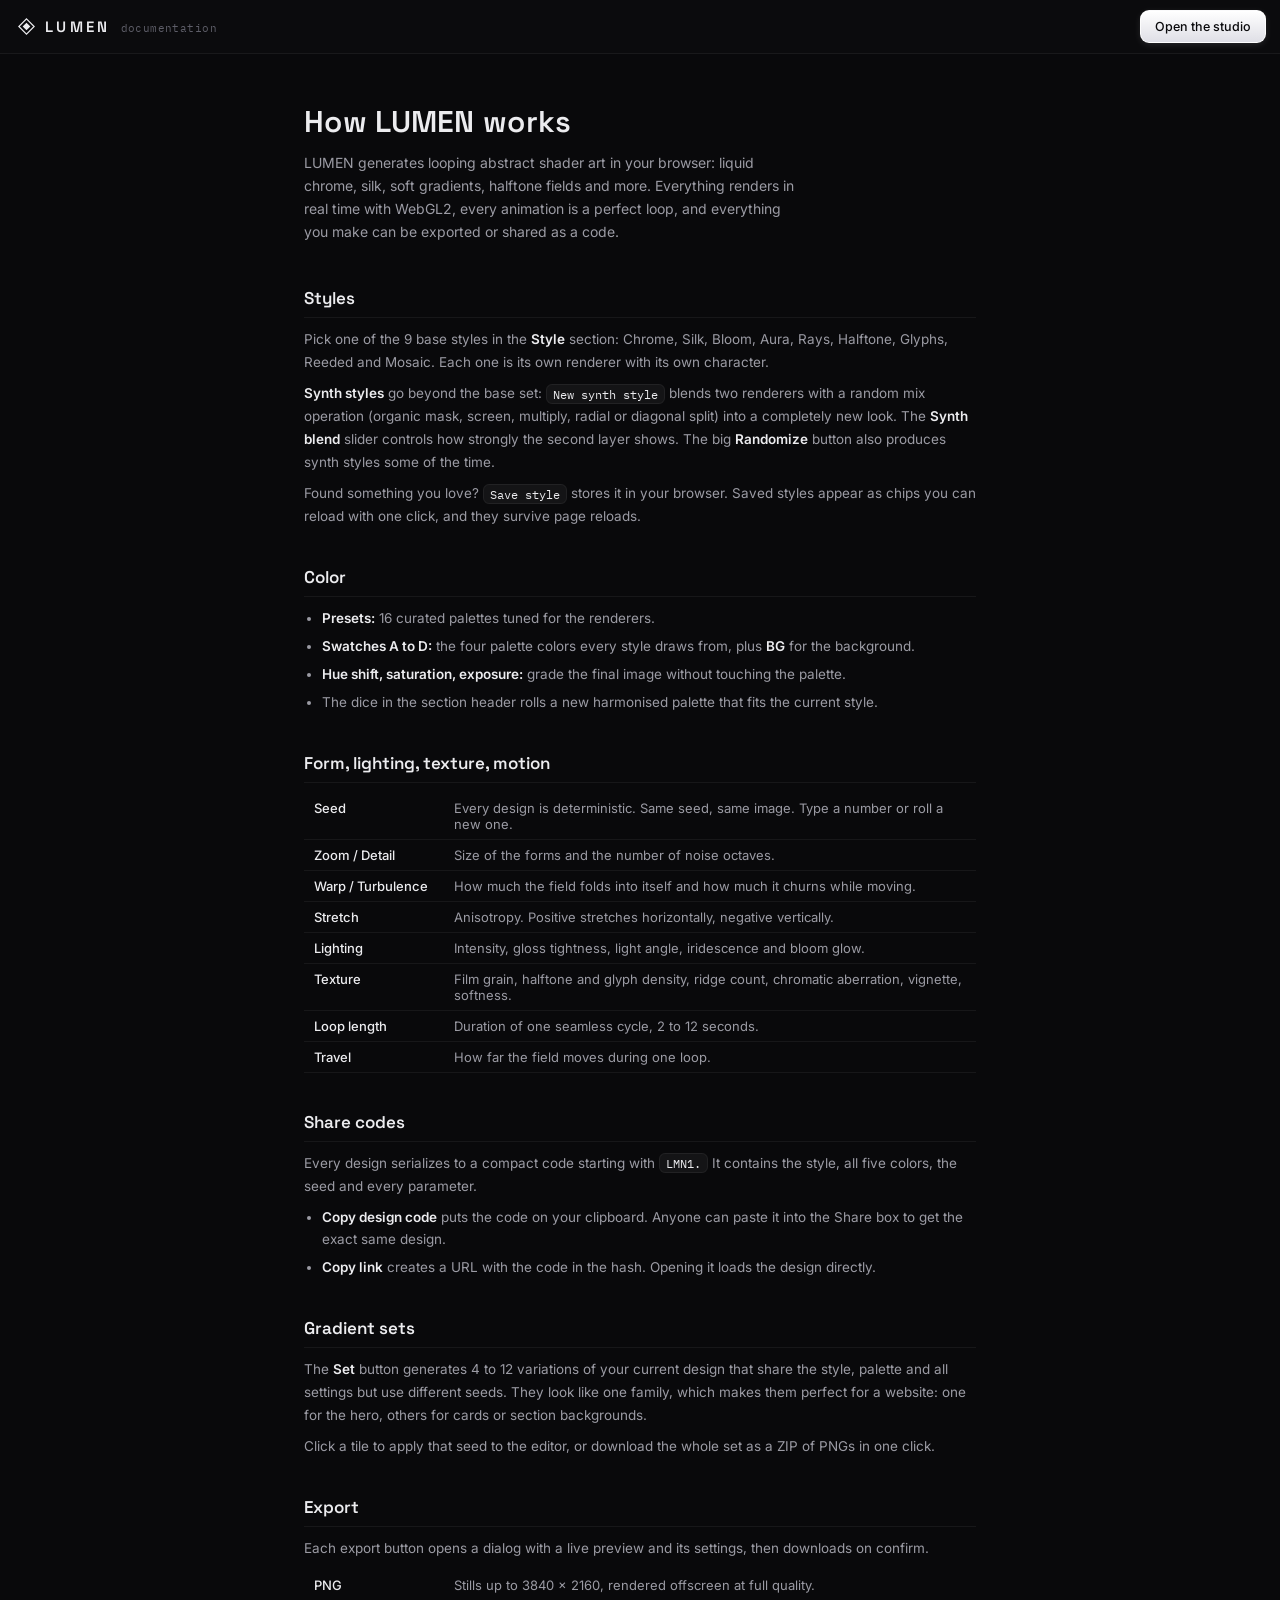
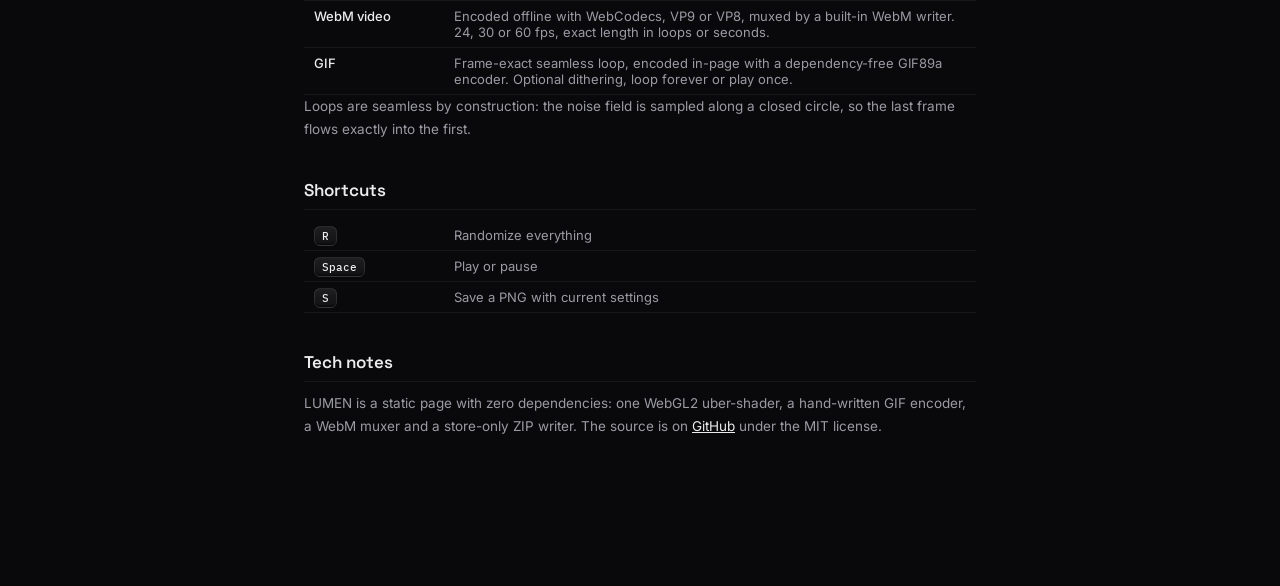
==== docs.html @ 6d8c96d1 "Major update: synth styles, gradient sets, export dialogs, glass UI, docs - Synth styles: blend any " ====
<!DOCTYPE html>
<html lang="en">
<head>
<meta charset="UTF-8" />
<meta name="viewport" content="width=device-width, initial-scale=1.0" />
<title>Docs, LUMEN generative shader studio</title>
<meta name="description" content="How to use LUMEN: styles, synth styles, color, motion, share codes, gradient sets and exporting PNG, video or GIF." />
<link rel="icon" type="image/png" sizes="64x64" href="assets/favicon.png" />
<link rel="preconnect" href="https://fonts.googleapis.com" />
<link rel="preconnect" href="https://fonts.gstatic.com" crossorigin />
<link href="https://fonts.googleapis.com/css2?family=Inter:wght@400;500;600&family=Space+Grotesk:wght@500;600&family=IBM+Plex+Mono:wght@400;500&display=swap" rel="stylesheet" />
<link rel="stylesheet" href="styles.css" />
<style>
  body { overflow: auto; }
  .docs-wrap {
    max-width: 720px;
    margin: 0 auto;
    padding: 48px 24px 110px;
  }
  .docs-hero {
    margin-bottom: 44px;
  }
  .docs-hero h1 {
    font-family: var(--font-display);
    font-size: 30px;
    font-weight: 600;
    letter-spacing: 0.01em;
    margin-bottom: 10px;
  }
  .docs-hero p { color: var(--text-mid); font-size: 14px; line-height: 1.65; max-width: 56ch; }
  .docs-hero .btn { margin-top: 18px; }
  .docs-section { margin-bottom: 38px; }
  .docs-section h2 {
    font-family: var(--font-display);
    font-size: 17px;
    font-weight: 600;
    margin-bottom: 10px;
    padding-bottom: 8px;
    border-bottom: 1px solid var(--line-soft);
  }
  .docs-section p, .docs-section li {
    font-size: 13.5px;
    line-height: 1.7;
    color: var(--text-mid);
  }
  .docs-section p + p { margin-top: 8px; }
  .docs-section ul { padding-left: 18px; margin-top: 8px; display: flex; flex-direction: column; gap: 5px; }
  .docs-section strong { color: var(--text); font-weight: 600; }
  .docs-section code {
    font-family: var(--font-mono);
    font-size: 11.5px;
    background: var(--bg-raised);
    border: 1px solid var(--line-soft);
    padding: 1.5px 6px;
    border-radius: 6px;
    color: var(--text);
  }
  .kbd {
    font-family: var(--font-mono);
    font-size: 11px;
    background: linear-gradient(180deg, rgba(255,255,255,0.09), rgba(255,255,255,0.03));
    border: 1px solid var(--line);
    box-shadow: inset 0 -1.5px 0 rgba(0,0,0,0.4);
    padding: 2px 7px;
    border-radius: 6px;
    color: var(--text);
  }
  .docs-table { width: 100%; border-collapse: collapse; margin-top: 10px; }
  .docs-table td {
    padding: 7px 10px;
    border-bottom: 1px solid var(--line-soft);
    font-size: 13px;
    color: var(--text-mid);
    vertical-align: top;
  }
  .docs-table td:first-child { color: var(--text); font-weight: 500; white-space: nowrap; width: 140px; }
</style>
</head>
<body>

<header class="topbar">
  <div class="brand">
    <svg class="brand-mark" viewBox="0 0 20 20" aria-hidden="true">
      <path d="M10 1 L19 10 L10 19 L1 10 Z" fill="none" stroke="currentColor" stroke-width="1.4"/>
      <path d="M10 5.5 L14.5 10 L10 14.5 L5.5 10 Z" fill="currentColor"/>
    </svg>
    <span class="brand-name">LUMEN</span>
    <span class="brand-sub">documentation</span>
  </div>
  <div class="topbar-actions">
    <a class="btn btn-primary" href="index.html">Open the studio</a>
  </div>
</header>

<div class="docs-wrap">
  <div class="docs-hero">
    <h1>How LUMEN works</h1>
    <p>LUMEN generates looping abstract shader art in your browser: liquid chrome, silk, soft gradients, halftone fields and more. Everything renders in real time with WebGL2, every animation is a perfect loop, and everything you make can be exported or shared as a code.</p>
  </div>

  <div class="docs-section">
    <h2>Styles</h2>
    <p>Pick one of the 9 base styles in the <strong>Style</strong> section: Chrome, Silk, Bloom, Aura, Rays, Halftone, Glyphs, Reeded and Mosaic. Each one is its own renderer with its own character.</p>
    <p><strong>Synth styles</strong> go beyond the base set: <code>New synth style</code> blends two renderers with a random mix operation (organic mask, screen, multiply, radial or diagonal split) into a completely new look. The <strong>Synth blend</strong> slider controls how strongly the second layer shows. The big <strong>Randomize</strong> button also produces synth styles some of the time.</p>
    <p>Found something you love? <code>Save style</code> stores it in your browser. Saved styles appear as chips you can reload with one click, and they survive page reloads.</p>
  </div>

  <div class="docs-section">
    <h2>Color</h2>
    <ul>
      <li><strong>Presets:</strong> 16 curated palettes tuned for the renderers.</li>
      <li><strong>Swatches A to D:</strong> the four palette colors every style draws from, plus <strong>BG</strong> for the background.</li>
      <li><strong>Hue shift, saturation, exposure:</strong> grade the final image without touching the palette.</li>
      <li>The dice in the section header rolls a new harmonised palette that fits the current style.</li>
    </ul>
  </div>

  <div class="docs-section">
    <h2>Form, lighting, texture, motion</h2>
    <table class="docs-table">
      <tr><td>Seed</td><td>Every design is deterministic. Same seed, same image. Type a number or roll a new one.</td></tr>
      <tr><td>Zoom / Detail</td><td>Size of the forms and the number of noise octaves.</td></tr>
      <tr><td>Warp / Turbulence</td><td>How much the field folds into itself and how much it churns while moving.</td></tr>
      <tr><td>Stretch</td><td>Anisotropy. Positive stretches horizontally, negative vertically.</td></tr>
      <tr><td>Lighting</td><td>Intensity, gloss tightness, light angle, iridescence and bloom glow.</td></tr>
      <tr><td>Texture</td><td>Film grain, halftone and glyph density, ridge count, chromatic aberration, vignette, softness.</td></tr>
      <tr><td>Loop length</td><td>Duration of one seamless cycle, 2 to 12 seconds.</td></tr>
      <tr><td>Travel</td><td>How far the field moves during one loop.</td></tr>
    </table>
  </div>

  <div class="docs-section">
    <h2>Share codes</h2>
    <p>Every design serializes to a compact code starting with <code>LMN1.</code> It contains the style, all five colors, the seed and every parameter.</p>
    <ul>
      <li><strong>Copy design code</strong> puts the code on your clipboard. Anyone can paste it into the Share box to get the exact same design.</li>
      <li><strong>Copy link</strong> creates a URL with the code in the hash. Opening it loads the design directly.</li>
    </ul>
  </div>

  <div class="docs-section">
    <h2>Gradient sets</h2>
    <p>The <strong>Set</strong> button generates 4 to 12 variations of your current design that share the style, palette and all settings but use different seeds. They look like one family, which makes them perfect for a website: one for the hero, others for cards or section backgrounds.</p>
    <p>Click a tile to apply that seed to the editor, or download the whole set as a ZIP of PNGs in one click.</p>
  </div>

  <div class="docs-section">
    <h2>Export</h2>
    <p>Each export button opens a dialog with a live preview and its settings, then downloads on confirm.</p>
    <table class="docs-table">
      <tr><td>PNG</td><td>Stills up to 3840 x 2160, rendered offscreen at full quality.</td></tr>
      <tr><td>WebM video</td><td>Encoded offline with WebCodecs, VP9 or VP8, muxed by a built-in WebM writer. 24, 30 or 60 fps, exact length in loops or seconds.</td></tr>
      <tr><td>GIF</td><td>Frame-exact seamless loop, encoded in-page with a dependency-free GIF89a encoder. Optional dithering, loop forever or play once.</td></tr>
    </table>
    <p>Loops are seamless by construction: the noise field is sampled along a closed circle, so the last frame flows exactly into the first.</p>
  </div>

  <div class="docs-section">
    <h2>Shortcuts</h2>
    <table class="docs-table">
      <tr><td><span class="kbd">R</span></td><td>Randomize everything</td></tr>
      <tr><td><span class="kbd">Space</span></td><td>Play or pause</td></tr>
      <tr><td><span class="kbd">S</span></td><td>Save a PNG with current settings</td></tr>
    </table>
  </div>

  <div class="docs-section">
    <h2>Tech notes</h2>
    <p>LUMEN is a static page with zero dependencies: one WebGL2 uber-shader, a hand-written GIF encoder, a WebM muxer and a store-only ZIP writer. The source is on <a href="https://github.com/Leonxlnx/lumenshaders" style="color: var(--text);">GitHub</a> under the MIT license.</p>
  </div>
</div>

</body>
</html>
---- styles.css ----
/* ============================================================
   LUMEN — generative shader studio
   dark precision-instrument UI
   ============================================================ */

:root {
  --bg: #09090b;
  --bg-stage: #0c0c0f;
  --bg-rail: rgba(17, 17, 21, 0.82);
  --bg-raised: rgba(255, 255, 255, 0.045);
  --bg-hover: rgba(255, 255, 255, 0.09);
  --line: rgba(255, 255, 255, 0.10);
  --line-soft: rgba(255, 255, 255, 0.06);
  --glass-hi: rgba(255, 255, 255, 0.14);
  --text: #ececef;
  --text-mid: #9b9ba4;
  --text-dim: #5e5e68;
  --focus: #d7d7de;
  --radius-s: 9px;
  --radius-m: 13px;
  --radius-l: 18px;
  --font-ui: "Inter", -apple-system, "Segoe UI", sans-serif;
  --font-display: "Space Grotesk", var(--font-ui);
  --font-mono: "IBM Plex Mono", ui-monospace, "Cascadia Mono", monospace;
  --topbar-h: 54px;
  --rail-w: 312px;
}

* { box-sizing: border-box; margin: 0; padding: 0; }

html, body { height: 100%; }

body {
  background: var(--bg);
  color: var(--text);
  font-family: var(--font-ui);
  font-size: 13px;
  overflow: hidden;
  -webkit-font-smoothing: antialiased;
}

.mono { font-family: var(--font-mono); }
.dim { color: var(--text-dim); }

button { font: inherit; color: inherit; cursor: pointer; background: none; border: none; }

/* ---------- top bar ---------- */

.topbar {
  height: var(--topbar-h);
  display: flex;
  align-items: center;
  justify-content: space-between;
  padding: 0 14px 0 18px;
  border-bottom: 1px solid var(--line-soft);
  background: rgba(12, 12, 15, 0.75);
  backdrop-filter: blur(18px) saturate(1.2);
  -webkit-backdrop-filter: blur(18px) saturate(1.2);
  position: relative;
  z-index: 5;
}

.brand { display: flex; align-items: baseline; gap: 10px; min-width: 260px; }
.brand-mark { width: 17px; height: 17px; color: var(--text); align-self: center; }
.brand-name {
  font-family: var(--font-display);
  font-weight: 600;
  font-size: 15px;
  letter-spacing: 0.22em;
}
.brand-sub {
  font-family: var(--font-mono);
  font-size: 10.5px;
  color: var(--text-dim);
  letter-spacing: 0.04em;
}

.topbar-center { display: flex; justify-content: center; }

.topbar-actions { display: flex; align-items: center; gap: 8px; min-width: 260px; justify-content: flex-end; }
.topbar-divider { width: 1px; height: 22px; background: var(--line); margin: 0 4px; }

/* ---------- buttons ---------- */

.btn {
  display: inline-flex;
  align-items: center;
  gap: 7px;
  height: 33px;
  padding: 0 14px;
  border-radius: var(--radius-s);
  border: 1px solid var(--line);
  background: linear-gradient(180deg, rgba(255,255,255,0.07), rgba(255,255,255,0.025));
  box-shadow: inset 0 1px 0 var(--glass-hi), 0 1px 3px rgba(0,0,0,0.3);
  color: var(--text);
  font-size: 12.5px;
  font-weight: 500;
  text-decoration: none;
  transition: background 160ms ease, border-color 160ms ease, transform 140ms cubic-bezier(.34,1.56,.64,1), box-shadow 160ms ease;
  white-space: nowrap;
}
.btn svg { width: 14px; height: 14px; flex: none; transition: transform 220ms cubic-bezier(.34,1.56,.64,1); }
.btn:hover {
  background: linear-gradient(180deg, rgba(255,255,255,0.12), rgba(255,255,255,0.05));
  border-color: rgba(255,255,255,0.20);
  transform: translateY(-1px);
  box-shadow: inset 0 1px 0 var(--glass-hi), 0 6px 16px -6px rgba(0,0,0,0.55);
}
.btn:hover svg { transform: scale(1.18) rotate(-4deg); }
.btn:active { transform: translateY(0.5px) scale(0.98); }

.btn-primary {
  background: linear-gradient(180deg, #ffffff, #dfdfe6);
  border-color: rgba(255,255,255,0.85);
  color: #0a0a0c;
  box-shadow: inset 0 1px 0 rgba(255,255,255,0.9), 0 2px 8px -2px rgba(255,255,255,0.18);
}
.btn-primary:hover {
  background: linear-gradient(180deg, #ffffff, #f2f2f6);
  border-color: #fff;
  box-shadow: inset 0 1px 0 #fff, 0 8px 22px -6px rgba(255,255,255,0.28);
}

.btn-ghost {
  background: transparent;
  border-color: transparent;
  box-shadow: none;
  color: var(--text-mid);
}
.btn-ghost:hover { color: var(--text); background: var(--bg-hover); border-color: var(--line); }

.icon-btn {
  width: 28px; height: 28px;
  display: inline-flex; align-items: center; justify-content: center;
  border-radius: var(--radius-s);
  color: var(--text-mid);
  transition: background 130ms ease, color 130ms ease;
}
.icon-btn svg { width: 13px; height: 13px; }
.icon-btn:hover { background: var(--bg-hover); color: var(--text); }

/* ---------- segmented control ---------- */

.segmented {
  display: inline-flex;
  background: var(--bg-raised);
  border: 1px solid var(--line);
  border-radius: var(--radius-s);
  padding: 2px;
  gap: 2px;
}
.segmented button {
  height: 24px;
  padding: 0 10px;
  border-radius: 4px;
  font-family: var(--font-mono);
  font-size: 11px;
  color: var(--text-dim);
  transition: background 120ms ease, color 120ms ease;
}
.segmented button:hover { color: var(--text-mid); }
.segmented button.active { background: #26262d; color: var(--text); }

/* ---------- layout ---------- */

.app {
  display: flex;
  height: calc(100vh - var(--topbar-h));
}

.stage {
  flex: 1;
  display: flex;
  flex-direction: column;
  background:
    radial-gradient(ellipse 90% 70% at 50% 42%, #101016 0%, var(--bg-stage) 70%);
  min-width: 0;
  position: relative;
}

.canvas-frame {
  flex: 1;
  display: flex;
  align-items: center;
  justify-content: center;
  padding: 34px 40px 18px;
  min-height: 0;
}

#view {
  max-width: 100%;
  max-height: 100%;
  border-radius: var(--radius-l);
  box-shadow:
    0 0 0 1px rgba(255,255,255,0.07),
    inset 0 1px 0 rgba(255,255,255,0.08),
    0 30px 80px -20px rgba(0,0,0,0.9),
    0 8px 26px -10px rgba(0,0,0,0.65);
  background: #000;
}

.stage-meta {
  display: flex;
  align-items: center;
  justify-content: space-between;
  padding: 0 22px 14px;
  flex: none;
}
.meta-left, .meta-right { display: flex; align-items: center; gap: 10px; }
.meta-item { font-size: 11px; letter-spacing: 0.03em; }
.meta-sep { width: 3px; height: 3px; border-radius: 50%; background: var(--line); }

/* ---------- control rail ---------- */

.rail {
  width: var(--rail-w);
  flex: none;
  background: var(--bg-rail);
  backdrop-filter: blur(22px) saturate(1.25);
  -webkit-backdrop-filter: blur(22px) saturate(1.25);
  border-left: 1px solid var(--line-soft);
  box-shadow: inset 1px 0 0 rgba(255,255,255,0.03);
  overflow-y: auto;
  overscroll-behavior: contain;
  scrollbar-width: thin;
  scrollbar-color: rgba(255,255,255,0.14) transparent;
}
.rail::-webkit-scrollbar { width: 9px; }
.rail::-webkit-scrollbar-thumb {
  background: rgba(255,255,255,0.12);
  border-radius: 5px;
  border: 3px solid transparent;
  background-clip: content-box;
}
.rail::-webkit-scrollbar-thumb:hover { background: rgba(255,255,255,0.22); background-clip: content-box; }

.rail-section { border-bottom: 1px solid var(--line-soft); padding: 14px 16px 17px; }
.rail-section:last-child { border-bottom: none; padding-bottom: 28px; }

.section-head {
  display: flex;
  align-items: center;
  justify-content: space-between;
  margin-bottom: 12px;
}
.section-title {
  font-family: var(--font-mono);
  font-size: 10px;
  font-weight: 500;
  letter-spacing: 0.18em;
  color: var(--text-dim);
  text-transform: uppercase;
}
.section-dice {
  width: 24px; height: 24px;
  display: inline-flex; align-items: center; justify-content: center;
  border-radius: 5px;
  color: var(--text-dim);
  transition: background 120ms ease, color 120ms ease, transform 80ms ease;
}
.section-dice svg { width: 12px; height: 12px; }
.section-dice:hover { background: var(--bg-hover); color: var(--text); }
.section-dice:active { transform: rotate(90deg); }

/* ---------- mode grid ---------- */

.mode-grid {
  display: grid;
  grid-template-columns: repeat(3, 1fr);
  gap: 6px;
}
.mode-card {
  display: flex;
  flex-direction: column;
  align-items: center;
  gap: 6px;
  padding: 9px 2px 8px;
  border-radius: var(--radius-s);
  border: 1px solid var(--line-soft);
  background: linear-gradient(180deg, rgba(255,255,255,0.04), rgba(255,255,255,0.012));
  box-shadow: inset 0 1px 0 rgba(255,255,255,0.05);
  color: var(--text-dim);
  transition: border-color 160ms ease, color 160ms ease, background 160ms ease,
    transform 180ms cubic-bezier(.34,1.56,.64,1);
}
.mode-card svg { width: 26px; height: 18px; transition: transform 220ms cubic-bezier(.34,1.56,.64,1); }
.mode-card span { font-size: 10px; font-weight: 500; letter-spacing: 0.02em; }
.mode-card:hover { color: var(--text-mid); border-color: rgba(255,255,255,0.16); transform: translateY(-1.5px); }
.mode-card:hover svg { transform: scale(1.15); }
.mode-card:active { transform: scale(0.96); }
.mode-card.active {
  border-color: rgba(255,255,255,0.34);
  background: linear-gradient(180deg, rgba(255,255,255,0.13), rgba(255,255,255,0.05));
  box-shadow: inset 0 1px 0 rgba(255,255,255,0.2), 0 4px 14px -6px rgba(0,0,0,0.6);
  color: var(--text);
}

.style-lock {
  display: flex;
  align-items: center;
  gap: 8px;
  margin-top: 10px;
  color: var(--text-dim);
  font-size: 11.5px;
  user-select: none;
  cursor: pointer;
}
.style-lock input { display: none; }
.lock-box {
  width: 14px; height: 14px;
  border: 1px solid var(--line);
  border-radius: 4px;
  display: inline-flex; align-items: center; justify-content: center;
  transition: background 120ms ease, border-color 120ms ease;
}
.lock-box svg { width: 8px; height: 8px; opacity: 0; transition: opacity 120ms ease; }
.style-lock input:checked + .lock-box { background: var(--text); border-color: var(--text); }
.style-lock input:checked + .lock-box svg { opacity: 1; }

/* ---------- palette ---------- */

.preset-row {
  display: flex;
  flex-wrap: wrap;
  gap: 6px;
  margin-bottom: 14px;
}
.preset-chip {
  height: 22px;
  width: 46px;
  border-radius: 5px;
  border: 1px solid rgba(255,255,255,0.08);
  overflow: hidden;
  display: flex;
  padding: 0;
  transition: transform 100ms ease, border-color 120ms ease;
}
.preset-chip i { flex: 1; display: block; }
.preset-chip:hover { transform: translateY(-1px); border-color: rgba(255,255,255,0.3); }
.preset-chip.active { border-color: #fff; box-shadow: 0 0 0 1px #fff inset; }

.swatch-row {
  display: flex;
  gap: 8px;
  align-items: center;
  margin-bottom: 14px;
}
.swatch {
  position: relative;
  width: 34px; height: 34px;
  border-radius: 8px;
  border: 1px solid rgba(255,255,255,0.10);
  overflow: hidden;
  flex: none;
  cursor: pointer;
  transition: transform 100ms ease;
}
.swatch:hover { transform: scale(1.06); }
.swatch input {
  position: absolute;
  inset: -8px;
  width: calc(100% + 16px);
  height: calc(100% + 16px);
  border: none;
  padding: 0;
  cursor: pointer;
  opacity: 0;
}
.swatch-label {
  font-family: var(--font-mono);
  font-size: 9px;
  color: var(--text-dim);
  text-align: center;
  margin-top: 4px;
  letter-spacing: 0.05em;
}
.swatch-wrap { display: flex; flex-direction: column; }
.swatch-gap { width: 1px; height: 30px; background: var(--line); margin: 0 3px; align-self: flex-start; margin-top: 2px; }

/* ---------- sliders ---------- */

.ctl { margin-bottom: 11px; }
.ctl:last-child { margin-bottom: 0; }

.ctl-head {
  display: flex;
  justify-content: space-between;
  align-items: baseline;
  margin-bottom: 5px;
}
.ctl-label { font-size: 11.5px; font-weight: 500; color: var(--text-mid); }
.ctl-value {
  font-family: var(--font-mono);
  font-size: 10.5px;
  color: var(--text-dim);
  font-variant-numeric: tabular-nums;
}

input[type="range"] {
  -webkit-appearance: none;
  appearance: none;
  width: 100%;
  height: 18px;
  background: transparent;
  cursor: pointer;
  display: block;
}
input[type="range"]::-webkit-slider-runnable-track {
  height: 3px;
  border-radius: 2px;
  background: linear-gradient(to right, #62626e var(--fill, 0%), #232329 var(--fill, 0%));
}
input[type="range"]::-webkit-slider-thumb {
  -webkit-appearance: none;
  width: 12px; height: 12px;
  border-radius: 50%;
  background: #e8e8ec;
  border: none;
  margin-top: -4.5px;
  box-shadow: 0 1px 4px rgba(0,0,0,0.5);
  transition: transform 100ms ease;
}
input[type="range"]:hover::-webkit-slider-thumb { transform: scale(1.15); }
input[type="range"]:active::-webkit-slider-thumb { transform: scale(1.25); background: #fff; }
input[type="range"]::-moz-range-track {
  height: 3px; border-radius: 2px; background: #232329;
}
input[type="range"]::-moz-range-progress { height: 3px; border-radius: 2px; background: #62626e; }
input[type="range"]::-moz-range-thumb {
  width: 12px; height: 12px; border-radius: 50%;
  background: #e8e8ec; border: none;
}

/* ---------- selects / small inputs ---------- */

.field-row { display: flex; gap: 8px; align-items: center; margin-bottom: 11px; }
.field-row:last-child { margin-bottom: 0; }
.field-row .ctl-label { flex: 1; }

select, .num-input {
  background: var(--bg-raised);
  border: 1px solid var(--line);
  border-radius: var(--radius-s);
  color: var(--text);
  font-family: var(--font-mono);
  font-size: 11px;
  height: 28px;
  padding: 0 8px;
  outline: none;
}
select:focus, .num-input:focus { border-color: #3c3c46; }
select { cursor: pointer; appearance: none; padding-right: 22px;
  background-image: url("data:image/svg+xml,%3Csvg xmlns='http://www.w3.org/2000/svg' width='8' height='5'%3E%3Cpath d='M0 0l4 5 4-5z' fill='%235e5e68'/%3E%3C/svg%3E");
  background-repeat: no-repeat;
  background-position: right 8px center;
}

.num-input { width: 74px; text-align: right; }

.seed-row { display: flex; gap: 6px; align-items: center; }
.seed-row .num-input { flex: 1; text-align: left; }

.mini-btn {
  height: 28px;
  padding: 0 10px;
  border-radius: var(--radius-s);
  border: 1px solid var(--line);
  background: var(--bg-raised);
  color: var(--text-mid);
  font-size: 11px;
  font-weight: 500;
  display: inline-flex;
  align-items: center;
  gap: 6px;
  transition: background 120ms ease, color 120ms ease;
  white-space: nowrap;
}
.mini-btn svg { width: 11px; height: 11px; }
.mini-btn:hover { background: var(--bg-hover); color: var(--text); }

/* ---------- toggle ---------- */

.toggle-row {
  display: flex; align-items: center; justify-content: space-between;
  margin-bottom: 11px;
}
.toggle-row:last-child { margin-bottom: 0; }
.toggle {
  position: relative;
  width: 30px; height: 17px;
  border-radius: 9px;
  background: #26262d;
  transition: background 140ms ease;
  flex: none;
}
.toggle::after {
  content: "";
  position: absolute;
  top: 2.5px; left: 2.5px;
  width: 12px; height: 12px;
  border-radius: 50%;
  background: #9b9ba4;
  transition: transform 140ms ease, background 140ms ease;
}
.toggle.on { background: var(--text); }
.toggle.on::after { transform: translateX(13px); background: #0a0a0c; }

/* ---------- share section ---------- */

.share-row { display: flex; gap: 8px; margin-bottom: 10px; }
.share-row .mini-btn { flex: 1; justify-content: center; }
.share-input {
  width: 100%;
  text-align: left;
  color: var(--text-mid);
}
.share-input::placeholder { color: var(--text-dim); }

/* ---------- share section ---------- */

.share-row { display: flex; gap: 8px; margin-bottom: 10px; }
.share-row .mini-btn { flex: 1; justify-content: center; }
.share-input {
  width: 100%;
  text-align: left;
}
.share-input::placeholder { color: var(--text-dim); }

/* ---------- export section ---------- */

.export-grid { display: flex; flex-direction: column; gap: 8px; margin-top: 4px; }
.export-btn {
  display: flex;
  align-items: center;
  gap: 10px;
  width: 100%;
  height: 40px;
  padding: 0 14px;
  border-radius: var(--radius-s);
  border: 1px solid var(--line);
  background: linear-gradient(180deg, rgba(255,255,255,0.06), rgba(255,255,255,0.02));
  box-shadow: inset 0 1px 0 rgba(255,255,255,0.08);
  color: var(--text);
  font-size: 12.5px;
  font-weight: 500;
  transition: background 160ms ease, border-color 160ms ease,
    transform 160ms cubic-bezier(.34,1.56,.64,1), box-shadow 160ms ease;
}
.export-btn svg { width: 14px; height: 14px; color: var(--text-mid); transition: transform 220ms cubic-bezier(.34,1.56,.64,1), color 160ms ease; }
.export-btn:hover {
  background: linear-gradient(180deg, rgba(255,255,255,0.11), rgba(255,255,255,0.04));
  border-color: rgba(255,255,255,0.2);
  transform: translateX(2px);
}
.export-btn:hover svg { transform: scale(1.2); color: var(--text); }
.export-btn .ext {
  margin-left: auto;
  font-family: var(--font-mono);
  font-size: 10px;
  color: var(--text-dim);
  letter-spacing: 0.06em;
}

/* ---------- overlay ---------- */

.overlay {
  position: fixed;
  inset: 0;
  background: rgba(5,5,7,0.78);
  backdrop-filter: blur(4px);
  display: flex;
  align-items: center;
  justify-content: center;
  z-index: 50;
}
.overlay[hidden] { display: none; }
.overlay-card {
  width: 320px;
  background: var(--bg-rail);
  border: 1px solid var(--line);
  border-radius: 12px;
  padding: 22px 22px 18px;
  box-shadow: 0 30px 80px -20px rgba(0,0,0,0.9);
}
.overlay-title {
  font-family: var(--font-display);
  font-weight: 600;
  font-size: 14px;
  letter-spacing: 0.02em;
  margin-bottom: 6px;
}
.overlay-detail { font-size: 11px; color: var(--text-dim); margin-bottom: 14px; }
.progress {
  height: 4px;
  border-radius: 2px;
  background: #1d1d23;
  overflow: hidden;
  margin-bottom: 16px;
}
.progress-fill {
  height: 100%;
  width: 0%;
  border-radius: 2px;
  background: var(--text);
  transition: width 160ms ease;
}
.overlay-cancel { width: 100%; justify-content: center; }

/* ---------- toast ---------- */

.toast {
  position: fixed;
  bottom: 22px;
  left: 50%;
  transform: translateX(-50%);
  background: var(--bg-raised);
  border: 1px solid var(--line);
  color: var(--text);
  font-size: 11.5px;
  padding: 9px 16px;
  border-radius: 8px;
  z-index: 60;
  box-shadow: 0 10px 30px -8px rgba(0,0,0,0.7);
  animation: toast-in 200ms ease;
}
@keyframes toast-in {
  from { opacity: 0; transform: translateX(-50%) translateY(8px); }
  to { opacity: 1; transform: translateX(-50%) translateY(0); }
}

/* ---------- responsive ---------- */

@media (max-width: 980px) {
  .brand-sub { display: none; }
  .topbar-center { display: none; }
  .brand { min-width: 0; }
  .topbar-actions { min-width: 0; }
  .btn { padding: 0 10px; }
  .btn span { display: none; }
}
@media (max-width: 820px) {
  body { overflow: auto; }
  .app { flex-direction: column; height: auto; }
  .stage { height: 58vh; }
  .rail { width: 100%; border-left: none; border-top: 1px solid var(--line-soft); }
  .canvas-frame { padding: 18px; }
}

/* ---------- synth + saved styles ---------- */

.synth-row { margin-top: 10px; }
.synth-ctl { margin-top: 8px; }
.mini-btn svg { width: 12px; height: 12px; margin-right: 2px; transition: transform 220ms cubic-bezier(.34,1.56,.64,1); }
.mini-btn:hover svg { transform: rotate(8deg) scale(1.15); }

.saved-styles { display: flex; flex-wrap: wrap; gap: 6px; margin-top: 10px; }
.saved-styles:empty { display: none; }
.saved-chip {
  display: inline-flex;
  align-items: center;
  gap: 7px;
  height: 25px;
  padding: 0 5px 0 10px;
  border-radius: 13px;
  border: 1px solid var(--line);
  background: linear-gradient(180deg, rgba(255,255,255,0.06), rgba(255,255,255,0.02));
  color: var(--text-mid);
  font-family: var(--font-mono);
  font-size: 10px;
  letter-spacing: 0.03em;
  transition: color 150ms ease, border-color 150ms ease, transform 150ms cubic-bezier(.34,1.56,.64,1);
}
.saved-chip:hover { color: var(--text); border-color: rgba(255,255,255,0.22); transform: translateY(-1px); }
.saved-del {
  width: 15px; height: 15px;
  display: inline-flex; align-items: center; justify-content: center;
  border-radius: 50%;
  font-size: 11px;
  color: var(--text-dim);
  transition: background 130ms ease, color 130ms ease;
}
.saved-del:hover { background: rgba(255,80,80,0.18); color: #ff8d8d; }

/* ---------- modals ---------- */

.modal-backdrop {
  position: fixed;
  inset: 0;
  z-index: 40;
  background: rgba(5,5,8,0.6);
  backdrop-filter: blur(10px) saturate(1.1);
  -webkit-backdrop-filter: blur(10px) saturate(1.1);
  display: flex;
  align-items: center;
  justify-content: center;
  padding: 24px;
  animation: backdrop-in 220ms ease;
}
@keyframes backdrop-in { from { opacity: 0; } to { opacity: 1; } }

.modal-card {
  width: min(560px, 100%);
  max-height: 88vh;
  overflow-y: auto;
  background: rgba(20, 20, 25, 0.92);
  backdrop-filter: blur(26px) saturate(1.3);
  -webkit-backdrop-filter: blur(26px) saturate(1.3);
  border: 1px solid rgba(255,255,255,0.12);
  border-radius: var(--radius-l);
  box-shadow:
    inset 0 1px 0 rgba(255,255,255,0.12),
    0 40px 110px -24px rgba(0,0,0,0.95);
  padding: 20px 22px 22px;
  animation: card-in 320ms cubic-bezier(.22,1.3,.36,1);
  scrollbar-width: thin;
  scrollbar-color: rgba(255,255,255,0.14) transparent;
}
@keyframes card-in {
  from { opacity: 0; transform: scale(1.06) translateY(10px); }
  to { opacity: 1; transform: scale(1) translateY(0); }
}
.modal-card::-webkit-scrollbar { width: 9px; }
.modal-card::-webkit-scrollbar-thumb {
  background: rgba(255,255,255,0.12);
  border-radius: 5px;
  border: 3px solid transparent;
  background-clip: content-box;
}

.modal-head {
  display: flex;
  align-items: flex-start;
  justify-content: space-between;
  margin-bottom: 16px;
}
.modal-title {
  font-family: var(--font-display);
  font-weight: 600;
  font-size: 16px;
  letter-spacing: 0.01em;
}
.modal-sub { font-size: 10.5px; color: var(--text-dim); margin-top: 3px; }
.modal-close {
  width: 28px; height: 28px;
  display: inline-flex; align-items: center; justify-content: center;
  border-radius: 8px;
  color: var(--text-dim);
  transition: background 130ms ease, color 130ms ease, transform 160ms ease;
}
.modal-close svg { width: 11px; height: 11px; }
.modal-close:hover { background: var(--bg-hover); color: var(--text); transform: rotate(90deg); }

.modal-preview {
  position: relative;
  border-radius: var(--radius-m);
  overflow: hidden;
  margin-bottom: 16px;
  box-shadow: 0 0 0 1px rgba(255,255,255,0.08), 0 12px 30px -12px rgba(0,0,0,0.7);
}
.modal-preview canvas { display: block; width: 100%; height: auto; }
.modal-preview-meta {
  position: absolute;
  left: 10px; bottom: 8px;
  font-size: 10px;
  color: rgba(255,255,255,0.92);
  background: rgba(8,8,12,0.55);
  backdrop-filter: blur(8px);
  -webkit-backdrop-filter: blur(8px);
  padding: 4px 9px;
  border-radius: 7px;
  letter-spacing: 0.04em;
}

.modal-form { display: flex; flex-direction: column; gap: 2px; margin-bottom: 14px; }
.modal-note {
  font-size: 11.5px;
  color: var(--text-mid);
  line-height: 1.55;
  margin-bottom: 14px;
}
.modal-actions { display: flex; justify-content: flex-end; }
.modal-dl { height: 38px; padding: 0 18px; font-size: 13px; }
.modal-dl svg { width: 14px; height: 14px; }
.modal-dl:disabled { opacity: 0.55; pointer-events: none; }

/* ---------- set generator grid ---------- */

.set-grid {
  display: grid;
  grid-template-columns: repeat(3, 1fr);
  gap: 8px;
  margin-bottom: 16px;
}
.set-tile {
  position: relative;
  border-radius: var(--radius-s);
  overflow: hidden;
  border: 1px solid rgba(255,255,255,0.1);
  padding: 0;
  transition: transform 180ms cubic-bezier(.34,1.56,.64,1), border-color 160ms ease, box-shadow 160ms ease;
}
.set-tile canvas { display: block; width: 100%; height: auto; }
.set-tile:hover {
  transform: scale(1.045);
  border-color: rgba(255,255,255,0.45);
  box-shadow: 0 10px 24px -10px rgba(0,0,0,0.8);
  z-index: 1;
}
.set-tile-label {
  position: absolute;
  left: 6px; bottom: 5px;
  font-size: 9px;
  color: rgba(255,255,255,0.9);
  background: rgba(8,8,12,0.55);
  padding: 2px 6px;
  border-radius: 5px;
}

/* ---------- intro stagger animation ---------- */

@keyframes intro-pop {
  0% { opacity: 0; transform: scale(1.5) translateY(-6px); filter: blur(5px); }
  60% { opacity: 1; filter: blur(0); }
  100% { opacity: 1; transform: scale(1) translateY(0); filter: blur(0); }
}
.intro .topbar > *,
.intro .rail-section,
.intro .stage-meta,
.intro .canvas-frame {
  animation: intro-pop 640ms cubic-bezier(.22,1.25,.36,1) both;
  animation-delay: var(--intro-d, 0ms);
}
.intro .canvas-frame { animation-duration: 800ms; }

@media (prefers-reduced-motion: reduce) {
  * { transition-duration: 0.01ms !important; animation-duration: 0.01ms !important; }
}
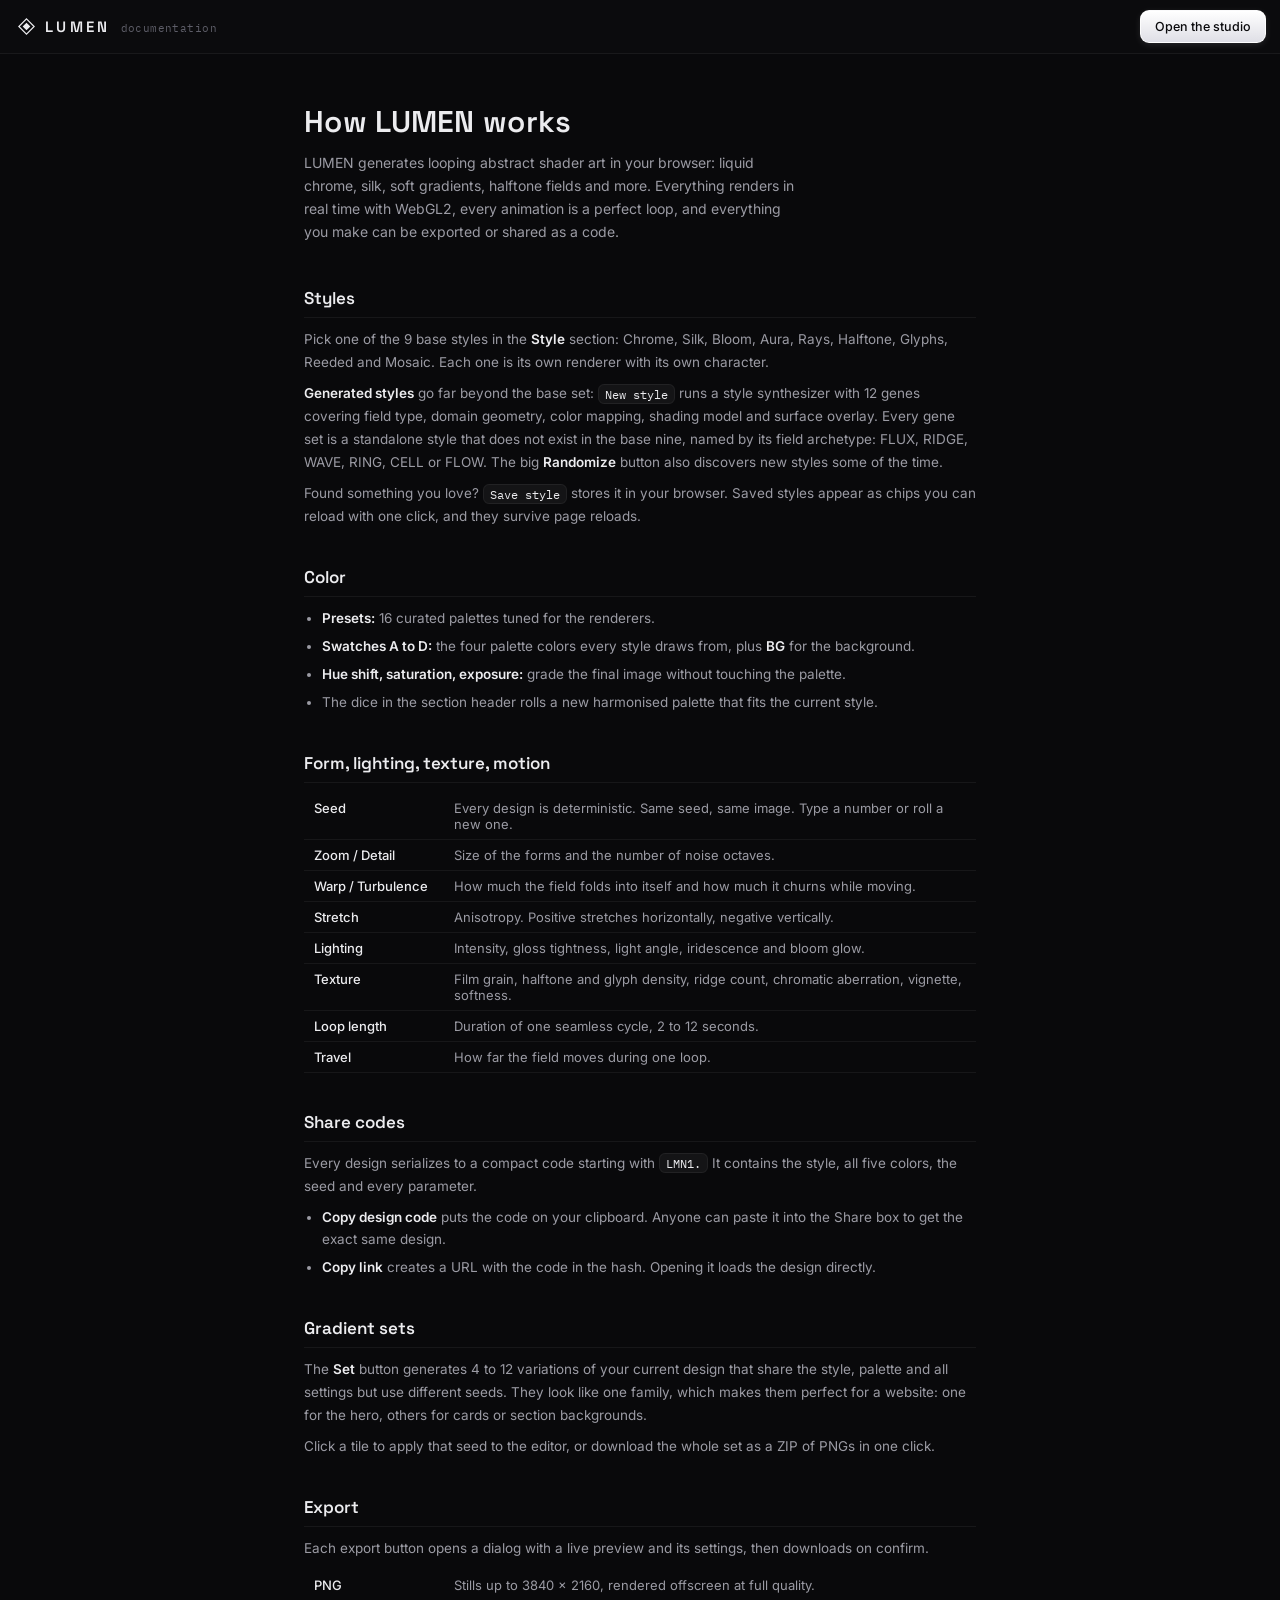
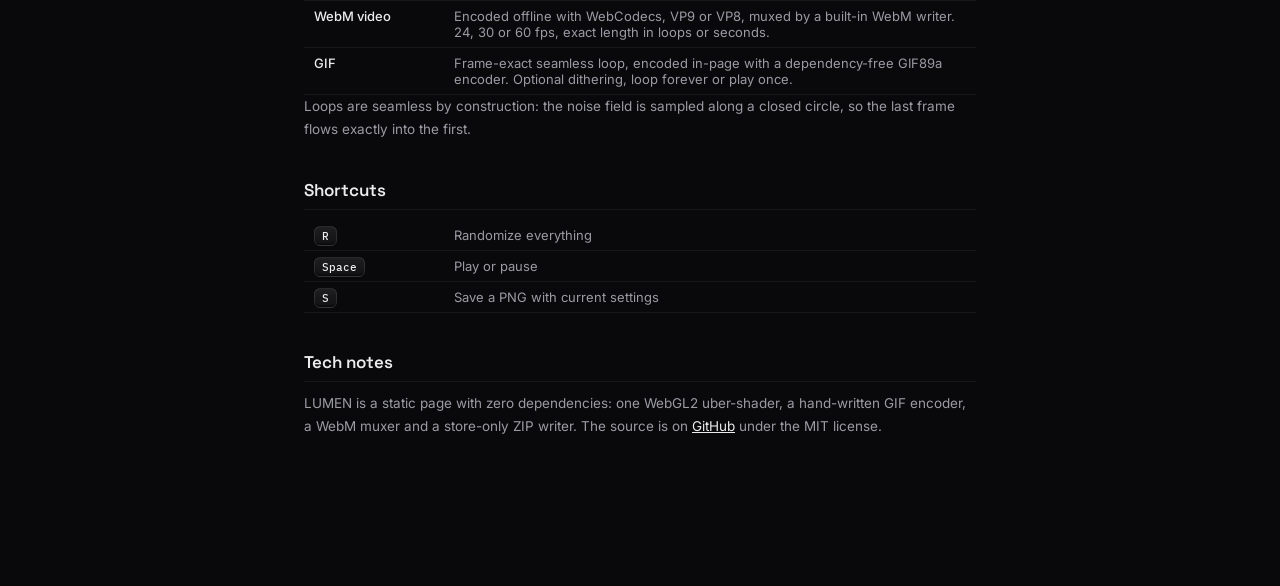
==== commit b1de6a8e: "Fix startup freeze on weak devices and add Vercel Analytics Defer WebGL shader compile behind a visi" ====
--- a/docs.html
+++ b/docs.html
@@ -101,7 +101,7 @@
   <div class="docs-section">
     <h2>Styles</h2>
     <p>Pick one of the 9 base styles in the <strong>Style</strong> section: Chrome, Silk, Bloom, Aura, Rays, Halftone, Glyphs, Reeded and Mosaic. Each one is its own renderer with its own character.</p>
-    <p><strong>Synth styles</strong> go beyond the base set: <code>New synth style</code> blends two renderers with a random mix operation (organic mask, screen, multiply, radial or diagonal split) into a completely new look. The <strong>Synth blend</strong> slider controls how strongly the second layer shows. The big <strong>Randomize</strong> button also produces synth styles some of the time.</p>
+    <p><strong>Generated styles</strong> go far beyond the base set: <code>New style</code> runs a style synthesizer with 12 genes covering field type, domain geometry, color mapping, shading model and surface overlay. Every gene set is a standalone style that does not exist in the base nine, named by its field archetype: FLUX, RIDGE, WAVE, RING, CELL or FLOW. The big <strong>Randomize</strong> button also discovers new styles some of the time.</p>
     <p>Found something you love? <code>Save style</code> stores it in your browser. Saved styles appear as chips you can reload with one click, and they survive page reloads.</p>
   </div>
 
@@ -170,5 +170,9 @@
   </div>
 </div>
 
+<script>
+  window.va = window.va || function () { (window.vaq = window.vaq || []).push(arguments); };
+</script>
+<script defer src="/_vercel/insights/script.js"></script>
 </body>
 </html>
--- a/styles.css
+++ b/styles.css
@@ -28,6 +28,8 @@
 
 * { box-sizing: border-box; margin: 0; padding: 0; }
 
+:root { color-scheme: dark; }
+
 html, body { height: 100%; }
 
 body {
@@ -187,6 +189,38 @@
   min-height: 0;
 }
 
+.canvas-shell {
+  position: relative;
+  display: flex;
+  align-items: center;
+  justify-content: center;
+  max-width: 100%;
+  max-height: 100%;
+}
+
+.canvas-boot {
+  position: absolute;
+  border-radius: var(--radius-l);
+  background:
+    linear-gradient(135deg, #120804 0%, #3d1204 38%, #ff6a00 72%, #ffb347 100%);
+  background-size: 220% 220%;
+  animation: boot-shimmer 2.2s ease-in-out infinite;
+  box-shadow:
+    0 0 0 1px rgba(255,255,255,0.07),
+    inset 0 1px 0 rgba(255,255,255,0.08),
+    0 30px 80px -20px rgba(0,0,0,0.9),
+    0 8px 26px -10px rgba(0,0,0,0.65);
+  transition: opacity 0.45s ease;
+  pointer-events: none;
+}
+
+@keyframes boot-shimmer {
+  0%, 100% { background-position: 0% 50%; }
+  50% { background-position: 100% 50%; }
+}
+
+body.ready .canvas-boot { opacity: 0; }
+
 #view {
   max-width: 100%;
   max-height: 100%;
@@ -197,7 +231,11 @@
     0 30px 80px -20px rgba(0,0,0,0.9),
     0 8px 26px -10px rgba(0,0,0,0.65);
   background: #000;
-}
+  opacity: 0;
+  transition: opacity 0.45s ease;
+}
+
+body.ready #view { opacity: 1; }
 
 .stage-meta {
   display: flex;
@@ -816,21 +854,77 @@
   border-radius: 5px;
 }
 
+/* ---------- boot: keep shell visible, defer heavy glass ---------- */
+
+body.booting .topbar,
+body.booting .rail {
+  backdrop-filter: none;
+  -webkit-backdrop-filter: none;
+}
+body.booting .topbar { background: var(--bg); }
+body.booting .rail {
+  opacity: 0;
+  pointer-events: none;
+}
+body.ready .rail {
+  opacity: 1;
+  pointer-events: auto;
+  transition: opacity 0.35s ease;
+}
+
 /* ---------- intro stagger animation ---------- */
 
 @keyframes intro-pop {
-  0% { opacity: 0; transform: scale(1.5) translateY(-6px); filter: blur(5px); }
-  60% { opacity: 1; filter: blur(0); }
-  100% { opacity: 1; transform: scale(1) translateY(0); filter: blur(0); }
-}
-.intro .topbar > *,
-.intro .rail-section,
-.intro .stage-meta,
-.intro .canvas-frame {
-  animation: intro-pop 640ms cubic-bezier(.22,1.25,.36,1) both;
+  0% { opacity: 0; transform: scale(1.1) translateY(6px); }
+  100% { opacity: 1; transform: scale(1) translateY(0); }
+}
+.intro .stagger-item {
+  animation: intro-pop 420ms cubic-bezier(.22,1,.36,1) both;
   animation-delay: var(--intro-d, 0ms);
 }
-.intro .canvas-frame { animation-duration: 800ms; }
+.intro .canvas-shell.stagger-item { animation-duration: 520ms; }
+
+/* ---------- download success effect ---------- */
+
+.fx-layer {
+  position: fixed;
+  inset: 0;
+  z-index: 80;
+  pointer-events: none;
+}
+@keyframes fx-ring {
+  0% { transform: translate(-50%,-50%) scale(0.3); opacity: 0.9; }
+  100% { transform: translate(-50%,-50%) scale(2.4); opacity: 0; }
+}
+.fx-ring {
+  position: fixed;
+  width: 180px; height: 180px;
+  border-radius: 50%;
+  border: 2px solid rgba(255,255,255,0.8);
+  z-index: 80;
+  pointer-events: none;
+  animation: fx-ring 700ms cubic-bezier(.2,.8,.3,1) forwards;
+}
+@keyframes toast-success-pop {
+  0% { opacity: 0; transform: translateX(-50%) scale(1.4); }
+  55% { opacity: 1; transform: translateX(-50%) scale(0.97); }
+  100% { opacity: 1; transform: translateX(-50%) scale(1); }
+}
+.toast.success {
+  display: inline-flex;
+  align-items: center;
+  gap: 9px;
+  border-color: rgba(140, 240, 170, 0.35);
+  box-shadow: 0 10px 38px -8px rgba(40, 200, 110, 0.25);
+  animation: toast-success-pop 420ms cubic-bezier(.22,1.4,.36,1);
+}
+.toast.success svg { width: 14px; height: 14px; flex: none; }
+.toast.success svg path {
+  stroke-dasharray: 20;
+  stroke-dashoffset: 20;
+  animation: check-draw 360ms 150ms ease-out forwards;
+}
+@keyframes check-draw { to { stroke-dashoffset: 0; } }
 
 @media (prefers-reduced-motion: reduce) {
   * { transition-duration: 0.01ms !important; animation-duration: 0.01ms !important; }
